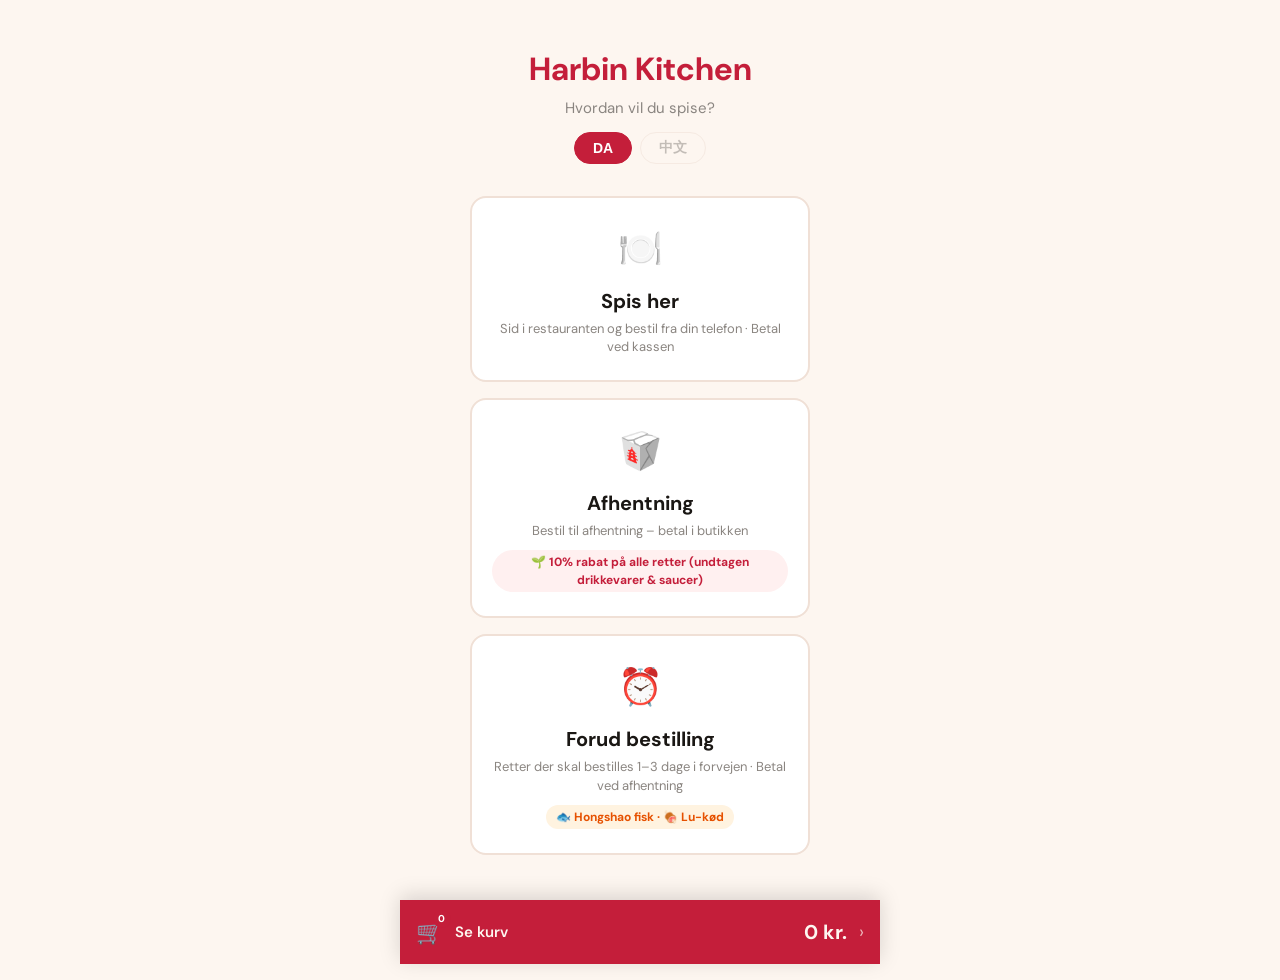
==== index.html @ 044f5b3d "外卖取餐时间默认设为当前+备餐时间，早于备餐时间时提示客人选择更晚时间，升级缓存 v28" ====
<!DOCTYPE html>
<html lang="da">
<head>
  <!-- Google Tag Manager -->
  <script>(function(w,d,s,l,i){w[l]=w[l]||[];w[l].push({'gtm.start':
  new Date().getTime(),event:'gtm.js'});var f=d.getElementsByTagName(s)[0],
  j=d.createElement(s),dl=l!='dataLayer'?'&l='+l:'';j.async=true;j.src=
  'https://www.googletagmanager.com/gtm.js?id='+i+dl;f.parentNode.insertBefore(j,f);
  })(window,document,'script','dataLayer','GTM-P82DMXPC');</script>
  <!-- End Google Tag Manager -->
  <meta charset="UTF-8">
  <meta name="viewport" content="width=device-width, initial-scale=1.0, viewport-fit=cover">
  <meta name="theme-color" content="#C41E3A">
  <meta name="apple-mobile-web-app-capable" content="yes">
  <meta name="apple-mobile-web-app-status-bar-style" content="black-translucent">
  <meta name="description" content="Bestil fra Harbin Kitchen – autentisk kinesisk mad">

  <title>Harbin Kitchen – Bestil</title>

  <link rel="manifest" href="manifest.json">
  <link rel="apple-touch-icon" href="icons/icon-192.png">

  <!-- Fonts -->
  <link rel="preconnect" href="https://fonts.googleapis.com">
  <link rel="preconnect" href="https://fonts.gstatic.com" crossorigin>
  <link href="https://fonts.googleapis.com/css2?family=DM+Sans:wght@400;500;600;700&family=Noto+Sans+SC:wght@400;500;700&display=swap" rel="stylesheet">

  <!-- Styles -->
  <link rel="stylesheet" href="css/theme.css">
  <link rel="stylesheet" href="css/app.css">
</head>
<body data-lang="da">
  <!-- Google Tag Manager (noscript) -->
  <noscript><iframe src="https://www.googletagmanager.com/ns.html?id=GTM-P82DMXPC"
  height="0" width="0" style="display:none;visibility:hidden"></iframe></noscript>
  <!-- End Google Tag Manager (noscript) -->

<div id="app">

  <!-- ═══ Welcome / Order Type Page ═══ -->
  <div class="page active" id="page-welcome">
    <div class="welcome-page">
      <div class="welcome-page__logo" id="welcome-logo">Harbin Kitchen</div>
      <div class="welcome-page__sub" id="welcome-sub">Hvordan vil du spise?</div>
      <div class="welcome-page__lang">
        <button class="lang-toggle__btn active" data-wlang="da" onclick="toggleWelcomeLang('da')">DA</button>
        <button class="lang-toggle__btn" data-wlang="zh" onclick="toggleWelcomeLang('zh')">中文</button>
      </div>
      <div class="welcome-page__cards">
        <!-- Dine-in -->
        <div class="welcome-card" onclick="selectOrderType('dinein')">
          <div class="welcome-card__icon">🍽️</div>
          <div class="welcome-card__title" id="welcome-dinein-title">Spis her</div>
          <div class="welcome-card__desc" id="welcome-dinein-desc">Sid i restauranten og bestil fra din telefon · Betal ved kassen</div>
        </div>
        <!-- Takeaway -->
        <div class="welcome-card" onclick="selectOrderType('takeaway')">
          <div class="welcome-card__icon">🥡</div>
          <div class="welcome-card__title" id="welcome-takeaway-title">Afhentning</div>
          <div class="welcome-card__desc" id="welcome-takeaway-desc">Bestil til afhentning – betal i butikken</div>
          <div class="welcome-card__badge" id="welcome-takeaway-badge">🌱 10% rabat på alle retter (undtagen drikkevarer & saucer)</div>
        </div>
        <!-- Preorder -->
        <div class="welcome-card welcome-card--preorder" onclick="selectOrderType('preorder')">
          <div class="welcome-card__icon">⏰</div>
          <div class="welcome-card__title" id="welcome-preorder-title">Forud bestilling</div>
          <div class="welcome-card__desc" id="welcome-preorder-desc">Retter der skal bestilles 1–3 dage i forvejen · Betal ved afhentning</div>
          <div class="welcome-card__badge" id="welcome-preorder-badge">🐟 Hongshao fisk · 🍖 Lu-kød</div>
        </div>
      </div>
    </div>
  </div>

  <!-- ═══ Header ═══ -->
  <header class="header" id="main-header" style="display:none">
    <span class="header__home-btn" id="header-home-btn" onclick="goToWelcome()" title="Tilbage til start / 返回主页">🏠</span>
    <div class="header__logo" id="header-title">Harbin Kitchen</div>
    <span class="header__mode-tag" id="header-mode-tag"></span>
    <div class="header__spacer"></div>
    <div class="lang-toggle">
      <button class="lang-toggle__btn active" data-lang="da" onclick="toggleLang('da')">DA</button>
      <button class="lang-toggle__btn" data-lang="zh" onclick="toggleLang('zh')">中文</button>
    </div>
  </header>

  <!-- ═══ Table Number Row (dine-in only) ═══ -->
  <div class="table-input-row" id="table-row" style="display:none">
    <span class="table-input-row__label" id="table-label">Bord nr.</span>
    <input class="table-input-row__input" type="text" id="table-number" placeholder="12" inputmode="numeric">
  </div>

  <!-- ═══ Category Nav ═══ -->
  <nav class="category-nav" id="category-nav" style="display:none"></nav>

  <!-- ═══ Menu Page ═══ -->
  <div class="page" id="page-menu">
    <main id="menu-container"></main>
  </div>

  <!-- ═══ Cart Page ═══ -->
  <div class="page" id="page-cart">
    <div class="cart-page">
      <button class="back-btn" onclick="goBack()">← <span id="back-cart-label">Tilbage</span></button>
      <h1 class="cart-page__title" id="cart-title">Din kurv</h1>
      <div id="cart-items"></div>
      <div id="cart-summary"></div>
      <div id="cart-payment-hint" class="payment-hint" style="display:none"></div>
      <button class="submit-btn" id="cart-checkout-btn" onclick="showPage('checkout')">
        Bestil nu →
      </button>
    </div>
  </div>

  <!-- ═══ Checkout Page ═══ -->
  <div class="page" id="page-checkout">
    <div class="cart-page">
      <button class="back-btn" onclick="goBack()">← <span id="back-checkout-label">Tilbage til kurv</span></button>
      <h1 class="cart-page__title" id="checkout-title">Bestilling</h1>

      <div id="checkout-summary-inline"></div>

      <form class="order-form" id="checkout-form" onsubmit="submitOrder(event)">
        <div class="order-form__group" id="name-group">
          <label class="order-form__label" for="cust-name">Navn *</label>
          <input class="order-form__input" type="text" id="cust-name" required placeholder="Dit navn">
        </div>
        <div class="order-form__group" id="phone-group">
          <label class="order-form__label" for="cust-phone">Telefon *</label>
          <input class="order-form__input" type="tel" id="cust-phone" placeholder="+45 12 34 56 78">
        </div>
        <div class="order-form__group" id="guest-count-group" style="display:none">
          <label class="order-form__label" for="guest-count" id="guest-count-label">Antal gæster / 人数</label>
          <input class="order-form__input" type="number" id="guest-count" min="1" max="20" placeholder="2">
        </div>
        <div class="order-form__group" id="pickup-time-group">
          <label class="order-form__label" for="pickup-time">Afhentningstid</label>
          <input class="order-form__input" type="time" id="pickup-time">
          <div id="pickup-time-hint" class="pickup-time-hint" style="display:none;color:var(--color-danger);font-size:var(--font-size-sm);margin-top:4px;"></div>
        </div>
        <div class="order-form__group">
          <label class="order-form__label" for="cust-notes">Bemærkninger</label>
          <textarea class="order-form__input order-form__textarea" id="cust-notes" placeholder="Allergier, særlige ønsker…"></textarea>
        </div>
        <div id="checkout-error" style="color:var(--color-danger);font-size:var(--font-size-sm);margin-bottom:8px;"></div>
        <div id="checkout-payment-hint" class="payment-hint"></div>
        <button class="submit-btn" type="submit" id="checkout-submit-btn">Bekræft bestilling ✓</button>
      </form>
    </div>
  </div>

  <!-- ═══ Confirmation Page ═══ -->
  <div class="page" id="page-confirm">
    <div class="order-confirm">
      <div class="order-confirm__icon">✅</div>
      <div class="order-confirm__title">Bestilling modtaget!</div>
      <div class="order-confirm__number">HK-XXXX</div>
      <div class="order-confirm__desc">Tak! Din bestilling er modtaget.</div>
      <button class="order-confirm__btn" onclick="showPage('menu')">Tilbage til menu</button>
    </div>
  </div>

  <!-- ═══ Cart Bar ═══ -->
  <div class="cart-bar hidden" id="cart-bar" onclick="openCart()">
    <div class="cart-bar__icon">
      🛒
      <span class="cart-bar__count" id="cart-count">0</span>
    </div>
    <div class="cart-bar__text" id="cart-bar-text">Se kurv</div>
    <div class="cart-bar__total" id="cart-total">0 kr.</div>
    <div class="cart-bar__arrow">›</div>
  </div>

  <!-- ═══ Preorder Confirm Modal ═══ -->
  <div class="modal-overlay" id="preorder-modal" style="display:none">
    <div class="modal-box">
      <div class="modal-box__icon">⏰</div>
      <div class="modal-box__title" id="modal-title">Forud bestilling</div>
      <div class="modal-box__text" id="modal-text">Denne ret skal bestilles i forvejen.</div>
      <div class="modal-box__actions">
        <button class="modal-box__btn modal-box__btn--cancel" id="modal-cancel" onclick="cancelPreorder()">Annuller</button>
        <button class="modal-box__btn modal-box__btn--confirm" id="modal-confirm" onclick="confirmPreorder()">Forstået</button>
      </div>
    </div>
  </div>

  <!-- ═══ Option Select Modal ═══ -->
  <div class="modal-overlay" id="option-modal" style="display:none">
    <div class="modal-box">
      <div class="modal-box__close" onclick="cancelOptionModal()">✕</div>
      <div class="modal-box__img" id="option-modal-img"></div>
      <div class="modal-box__title" id="option-modal-title"></div>
      <div class="modal-box__text" id="option-modal-desc"></div>
      <div class="option-choices" id="option-choices"></div>
      <div class="option-qty-row">
        <button class="qty-btn qty-btn--minus" onclick="optionQtyChange(-1)">−</button>
        <span class="option-qty-num" id="option-qty-num">1</span>
        <button class="qty-btn qty-btn--plus" onclick="optionQtyChange(1)">+</button>
      </div>
      <div class="modal-box__actions">
        <button class="modal-box__btn modal-box__btn--cancel" onclick="cancelOptionModal()"></button>
        <button class="modal-box__btn modal-box__btn--confirm" onclick="confirmOptionAndAddToCart()"></button>
      </div>
    </div>
  </div>

  <!-- ═══ Merge Order Modal (dine-in same table) ═══ -->
  <div class="modal-overlay" id="merge-modal" style="display:none">
    <div class="modal-box">
      <div class="modal-box__icon">🍽️</div>
      <div class="modal-box__title" id="merge-modal-title"></div>
      <div class="modal-box__text" id="merge-modal-text"></div>
      <div id="merge-modal-preview"></div>
      <div class="modal-box__actions">
        <button class="modal-box__btn modal-box__btn--cancel" id="merge-modal-new" onclick="mergeChooseNew()"></button>
        <button class="modal-box__btn modal-box__btn--confirm" id="merge-modal-add" onclick="mergeChooseAdd()"></button>
      </div>
    </div>
  </div>

  <!-- ═══ Image Zoom Modal ═══ -->
  <div class="image-modal" id="image-modal" onclick="closeImageModal()">
    <img class="image-modal__img" id="image-modal-img" src="" alt="">
    <div class="image-modal__hint" id="image-modal-hint">Klik for at lukke</div>
  </div>

</div>

<!-- Scripts (order matters) -->
<script src="https://cdn.jsdelivr.net/npm/@supabase/supabase-js@2"></script>
<script src="js/supabase-config.js"></script>
<script src="js/menu-data.js"></script>
  <script src="js/discount.js"></script>
  <script src="js/prep-time.js"></script>
  <script src="js/cart.js"></script>
<script src="js/menu.js"></script>
<script src="js/app.js"></script>

</body>
</html>
---- css/theme.css ----
/* ============================================================
   Harbin Kitchen PWA — Theme: Chinese Red (中国红)
   Change ONLY this file to switch the entire app's look.
   ============================================================ */

:root {
  /* ── Brand colours ── */
  --color-primary:       #C41E3A;
  --color-primary-light: #E8334D;
  --color-primary-rgb:   196, 30, 58;

  /* ── Backgrounds ── */
  --color-bg:            #FDF6F0;
  --color-bg-warm:       #FAF0E6;
  --color-bg-card:       #FFFFFF;
  --color-bg-hover:      #FFF0F0;

  /* ── Accent / Discount ── */
  --color-accent:        #C41E3A;
  --color-accent-light:  #FFF0F0;
  --color-accent-rgb:    196, 30, 58;

  /* ── Text ── */
  --color-text:          #1A1714;
  --color-text-secondary:#8A8580;
  --color-text-inverse:  #FDF6F0;

  /* ── Borders / Dividers ── */
  --color-border:        #F0E0D6;
  --color-divider:       #F5ECE4;

  /* ── Functional ── */
  --color-success:       #2E7D32;
  --color-warning:       #D4A574;
  --color-danger:        #C41E3A;

  /* ── Typography ── */
  --font-primary:        'DM Sans', -apple-system, BlinkMacSystemFont, 'Segoe UI', sans-serif;
  --font-chinese:        'Noto Sans SC', 'PingFang SC', 'Microsoft YaHei', sans-serif;
  --font-size-xs:        0.75rem;
  --font-size-sm:        0.8125rem;
  --font-size-base:      0.9375rem;
  --font-size-md:        1.0625rem;
  --font-size-lg:        1.25rem;
  --font-size-xl:        1.5rem;
  --font-size-2xl:       1.875rem;

  /* ── Spacing / Radius ── */
  --radius-sm:   6px;
  --radius-md:   10px;
  --radius-lg:   16px;
  --radius-xl:   24px;
  --radius-full: 9999px;

  /* ── Shadows ── */
  --shadow-sm:   0 1px 2px rgba(0,0,0,0.05);
  --shadow-md:   0 4px 12px rgba(196,30,58,0.08);
  --shadow-lg:   0 8px 30px rgba(196,30,58,0.10);

  /* ── Transitions ── */
  --transition-fast: 150ms ease;
  --transition-base: 250ms ease;

  /* ── Layout ── */
  --header-height: 60px;
  --cart-bar-height: 64px;
  --max-width: 480px;
}
---- css/app.css ----
/* ============================================================
   Harbin Kitchen PWA — Base Styles
   All visual tokens come from theme.css (CSS variables).
   ============================================================ */

/* ── Reset ── */
*, *::before, *::after {
  box-sizing: border-box;
  margin: 0;
  padding: 0;
}

html {
  font-size: 16px;
  -webkit-text-size-adjust: 100%;
  -webkit-tap-highlight-color: transparent;
}

body {
  font-family: var(--font-primary);
  background: var(--color-bg);
  color: var(--color-text);
  line-height: 1.5;
  overflow-x: hidden;
  -webkit-font-smoothing: antialiased;
}

/* Chinese text fallback */
.zh {
  font-family: var(--font-chinese);
}

/* ── App Shell ── */
#app {
  max-width: var(--max-width);
  margin: 0 auto;
  min-height: 100dvh;
  position: relative;
  background: var(--color-bg);
}

/* ── Header ── */
.header {
  position: sticky;
  top: 0;
  z-index: 100;
  background: var(--color-primary);
  color: var(--color-text-inverse);
  height: var(--header-height);
  display: flex;
  align-items: center;
  padding: 0 16px;
  gap: 12px;
  box-shadow: var(--shadow-md);
}

.header__logo {
  font-size: var(--font-size-lg);
  font-weight: 700;
  letter-spacing: 0.5px;
  white-space: nowrap;
}

.header__logo span {
  font-family: var(--font-chinese);
  font-size: var(--font-size-sm);
  opacity: 0.7;
  margin-left: 6px;
}

.header__badge {
  display: inline-flex;
  align-items: center;
  gap: 4px;
  background: var(--color-accent);
  color: #fff;
  font-size: var(--font-size-xs);
  padding: 2px 8px;
  border-radius: var(--radius-full);
  font-weight: 600;
}

.header__spacer {
  flex: 1;
}

.header__btn {
  background: none;
  border: none;
  color: var(--color-text-inverse);
  cursor: pointer;
  padding: 8px;
  border-radius: var(--radius-sm);
  transition: background var(--transition-fast);
}

.header__btn:active {
  background: rgba(255,255,255,0.15);
}

/* ── Language Toggle ── */
.lang-toggle {
  display: flex;
  background: rgba(255,255,255,0.12);
  border-radius: var(--radius-full);
  overflow: hidden;
  font-size: var(--font-size-xs);
  font-weight: 600;
}

.lang-toggle__btn {
  background: none;
  border: none;
  color: var(--color-text-inverse);
  padding: 4px 10px;
  cursor: pointer;
  opacity: 0.5;
  transition: all var(--transition-fast);
}

.lang-toggle__btn.active {
  opacity: 1;
  background: rgba(255,255,255,0.2);
}

/* ── Category Nav ── */
.category-nav {
  position: sticky;
  top: var(--header-height);
  z-index: 90;
  background: var(--color-bg);
  border-bottom: 1px solid var(--color-border);
  padding: 10px 12px;
  display: flex;
  gap: 8px;
  overflow-x: auto;
  -webkit-overflow-scrolling: touch;
  scrollbar-width: none;
}

.category-nav::-webkit-scrollbar {
  display: none;
}

.category-nav__pill {
  flex-shrink: 0;
  padding: 6px 14px;
  border-radius: var(--radius-full);
  border: 1.5px solid var(--color-border);
  background: var(--color-bg-card);
  color: var(--color-text-secondary);
  font-size: var(--font-size-sm);
  font-weight: 500;
  cursor: pointer;
  transition: all var(--transition-fast);
  white-space: nowrap;
}

.category-nav__pill:active {
  transform: scale(0.96);
}

.category-nav__pill.active {
  background: var(--color-primary);
  color: var(--color-text-inverse);
  border-color: var(--color-primary);
}

/* ── Menu Section ── */
.menu-section {
  padding: 12px 16px;
}

.menu-section__title {
  font-size: var(--font-size-lg);
  font-weight: 700;
  margin-bottom: 4px;
  display: flex;
  align-items: center;
  gap: 8px;
}

.menu-section__subtitle {
  font-family: var(--font-chinese);
  font-size: var(--font-size-sm);
  color: var(--color-text-secondary);
  margin-bottom: 12px;
}

.menu-section__discount-tag {
  display: inline-flex;
  align-items: center;
  gap: 3px;
  background: var(--color-accent-light);
  color: var(--color-accent);
  font-size: var(--font-size-xs);
  font-weight: 700;
  padding: 2px 8px;
  border-radius: var(--radius-full);
}

.menu-section__no-discount-tag {
  display: inline-flex;
  align-items: center;
  gap: 3px;
  background: var(--color-bg-warm);
  color: var(--color-text-secondary);
  font-size: var(--font-size-xs);
  font-weight: 500;
  padding: 2px 8px;
  border-radius: var(--radius-full);
}

/* ── Menu Item Card ── */
.menu-item {
  background: var(--color-bg-card);
  border-radius: var(--radius-md);
  padding: 14px;
  margin-bottom: 10px;
  box-shadow: var(--shadow-sm);
  display: flex;
  gap: 12px;
  transition: box-shadow var(--transition-fast);
}

.menu-item:active {
  box-shadow: var(--shadow-md);
}

/* Image thumbnail */
.menu-item__img-wrap {
  flex-shrink: 0;
  width: 80px;
  height: 80px;
  border-radius: var(--radius-sm);
  overflow: hidden;
  background: var(--color-bg);
}

.menu-item__img {
  width: 100%;
  height: 100%;
  object-fit: cover;
  display: block;
  transition: transform 0.2s ease;
}

.menu-item:active .menu-item__img {
  transform: scale(1.05);
}

.menu-item--has-img .menu-item__info {
  min-width: 0;
  flex: 1;
}

.menu-item__info {
  flex: 1;
  min-width: 0;
}

.menu-item__name {
  font-size: var(--font-size-base);
  font-weight: 600;
  line-height: 1.3;
  margin-bottom: 2px;
}

.menu-item__code {
  display: inline-block;
  background: var(--color-primary);
  color: var(--color-text-inverse);
  font-size: var(--font-size-xs);
  font-weight: 700;
  padding: 1px 6px;
  border-radius: 4px;
  margin-right: 6px;
  vertical-align: middle;
}

.menu-item__name-zh {
  font-family: var(--font-chinese);
  font-size: var(--font-size-sm);
  color: var(--color-text-secondary);
  margin-bottom: 4px;
}

.menu-item__desc {
  font-size: var(--font-size-sm);
  color: var(--color-text-secondary);
  line-height: 1.4;
  margin-bottom: 8px;
}

.menu-item__prices {
  display: flex;
  align-items: baseline;
  gap: 8px;
  flex-wrap: wrap;
}

.menu-item__price {
  font-size: var(--font-size-md);
  font-weight: 700;
  color: var(--color-primary);
}

.menu-item__price-original {
  font-size: var(--font-size-sm);
  color: var(--color-text-secondary);
  text-decoration: line-through;
}

.menu-item__discount-badge {
  background: var(--color-accent-light);
  color: var(--color-accent);
  font-size: var(--font-size-xs);
  font-weight: 700;
  padding: 1px 6px;
  border-radius: var(--radius-full);
}

/* ── Add-to-cart Button ── */
.add-btn {
  align-self: center;
  flex-shrink: 0;
  width: 36px;
  height: 36px;
  border-radius: var(--radius-full);
  border: none;
  background: var(--color-primary);
  color: var(--color-text-inverse);
  font-size: 22px;
  line-height: 1;
  cursor: pointer;
  display: flex;
  align-items: center;
  justify-content: center;
  transition: all var(--transition-fast);
}

.add-btn:active {
  transform: scale(0.9);
  background: var(--color-primary-light);
}

.add-btn--outline {
  background: transparent;
  border: 2px solid var(--color-border);
  color: var(--color-text-secondary);
}

.add-btn--outline:active {
  background: var(--color-bg-hover);
  border-color: var(--color-primary);
  color: var(--color-primary);
}

/* ── Cart Bar ── */
.cart-bar {
  position: fixed;
  bottom: 0;
  left: 50%;
  transform: translateX(-50%);
  width: 100%;
  max-width: var(--max-width);
  height: var(--cart-bar-height);
  background: var(--color-primary);
  color: var(--color-text-inverse);
  display: flex;
  align-items: center;
  padding: 0 16px;
  gap: 12px;
  z-index: 100;
  box-shadow: 0 -4px 20px rgba(0,0,0,0.15);
  cursor: pointer;
  transition: transform var(--transition-base);
}

.cart-bar.hidden {
  transform: translateX(-50%) translateY(100%);
}

.cart-bar__icon {
  font-size: 22px;
  position: relative;
}

.cart-bar__count {
  position: absolute;
  top: -6px;
  right: -8px;
  background: var(--color-accent);
  color: #fff;
  font-size: 10px;
  font-weight: 700;
  width: 18px;
  height: 18px;
  border-radius: var(--radius-full);
  display: flex;
  align-items: center;
  justify-content: center;
}

.cart-bar__text {
  flex: 1;
  font-size: var(--font-size-base);
  font-weight: 600;
}

.cart-bar__total {
  font-size: var(--font-size-lg);
  font-weight: 700;
}

.cart-bar__arrow {
  font-size: 18px;
  opacity: 0.7;
}

/* ── Cart Page ── */
.cart-page {
  padding: 16px;
  padding-bottom: calc(var(--cart-bar-height) + 24px);
}

.cart-page__title {
  font-size: var(--font-size-xl);
  font-weight: 700;
  margin-bottom: 16px;
}

.cart-item {
  display: flex;
  align-items: center;
  gap: 12px;
  padding: 12px 0;
  border-bottom: 1px solid var(--color-divider);
}

.cart-item__img-wrap {
  flex-shrink: 0;
  width: 56px;
  height: 56px;
  border-radius: var(--radius-sm);
  overflow: hidden;
  background: var(--color-bg);
}

.cart-item__img {
  width: 100%;
  height: 100%;
  object-fit: cover;
  display: block;
}

.cart-item__info {
  flex: 1;
  min-width: 0;
}

.cart-item__name {
  font-weight: 600;
  font-size: var(--font-size-base);
}

.cart-item__code {
  display: inline-block;
  background: var(--color-primary);
  color: var(--color-text-inverse);
  font-size: var(--font-size-xs);
  font-weight: 700;
  padding: 1px 5px;
  border-radius: 4px;
  margin-right: 4px;
  vertical-align: middle;
}

.cart-item__name-zh {
  font-family: var(--font-chinese);
  font-size: var(--font-size-sm);
  color: var(--color-text-secondary);
}

.cart-item__price {
  font-size: var(--font-size-sm);
  color: var(--color-accent);
  font-weight: 600;
}

.cart-item__price-original {
  font-size: var(--font-size-xs);
  color: var(--color-text-secondary);
  text-decoration: line-through;
  margin-left: 4px;
}

.cart-item__qty {
  display: flex;
  align-items: center;
  gap: 8px;
}

.qty-btn {
  width: 30px;
  height: 30px;
  border-radius: var(--radius-sm);
  border: 1.5px solid var(--color-border);
  background: var(--color-bg-card);
  font-size: 16px;
  font-weight: 600;
  cursor: pointer;
  display: flex;
  align-items: center;
  justify-content: center;
  transition: all var(--transition-fast);
}

.qty-btn:active {
  background: var(--color-bg-hover);
}

.qty-btn--minus {
  color: var(--color-danger);
}

.qty-btn--plus {
  color: var(--color-success);
}

.cart-item__qty-num {
  font-weight: 700;
  font-size: var(--font-size-base);
  min-width: 20px;
  text-align: center;
}

.cart-item__line-total {
  font-weight: 700;
  font-size: var(--font-size-base);
  white-space: nowrap;
}

/* ── Cart Summary ── */
.cart-summary {
  margin-top: 20px;
  padding: 16px;
  background: var(--color-bg-card);
  border-radius: var(--radius-lg);
  box-shadow: var(--shadow-sm);
}

.cart-summary__row {
  display: flex;
  justify-content: space-between;
  padding: 6px 0;
  font-size: var(--font-size-base);
}

.cart-summary__row--discount {
  color: var(--color-accent);
  font-weight: 600;
}

.cart-summary__row--total {
  font-size: var(--font-size-lg);
  font-weight: 700;
  border-top: 2px solid var(--color-border);
  padding-top: 10px;
  margin-top: 4px;
}

/* ── Order Form ── */
.order-form {
  margin-top: 20px;
}

.order-form__group {
  margin-bottom: 14px;
}

.order-form__label {
  display: block;
  font-size: var(--font-size-sm);
  font-weight: 600;
  margin-bottom: 4px;
  color: var(--color-text-secondary);
}

.order-form__input {
  width: 100%;
  padding: 10px 14px;
  border: 1.5px solid var(--color-border);
  border-radius: var(--radius-md);
  font-size: var(--font-size-base);
  font-family: var(--font-primary);
  background: var(--color-bg-card);
  transition: border-color var(--transition-fast);
}

.order-form__input:focus {
  outline: none;
  border-color: var(--color-primary);
}

.order-form__textarea {
  resize: vertical;
  min-height: 60px;
}

.payment-hint {
  background: #FFF8E1;
  border: 1.5px solid #FFB300;
  border-radius: var(--radius-md);
  padding: 12px 14px;
  margin-bottom: 14px;
  font-size: var(--font-size-sm);
  color: #5D4037;
  line-height: 1.5;
}

.submit-btn {
  width: 100%;
  padding: 14px;
  background: var(--color-primary);
  color: var(--color-text-inverse);
  border: none;
  border-radius: var(--radius-lg);
  font-size: var(--font-size-md);
  font-weight: 700;
  cursor: pointer;
  transition: all var(--transition-fast);
  margin-top: 8px;
}

.submit-btn:active {
  background: var(--color-primary-light);
  transform: scale(0.98);
}

.submit-btn:disabled {
  opacity: 0.5;
  cursor: not-allowed;
}

/* ── Order Confirmation ── */
.order-confirm {
  text-align: center;
  padding: 40px 20px;
}

.order-confirm__icon {
  font-size: 64px;
  margin-bottom: 16px;
}

.order-confirm__title {
  font-size: var(--font-size-xl);
  font-weight: 700;
  margin-bottom: 8px;
}

.order-confirm__number {
  font-size: var(--font-size-2xl);
  font-weight: 700;
  color: var(--color-accent);
  margin-bottom: 16px;
}

.order-confirm__desc {
  font-size: var(--font-size-base);
  color: var(--color-text-secondary);
  line-height: 1.6;
  max-width: 300px;
  margin: 0 auto 24px;
}

.order-confirm__btn {
  padding: 12px 32px;
  background: var(--color-primary);
  color: var(--color-text-inverse);
  border: none;
  border-radius: var(--radius-lg);
  font-size: var(--font-size-base);
  font-weight: 600;
  cursor: pointer;
}

/* ── Page transitions ── */
.page {
  display: none;
  padding-bottom: calc(var(--cart-bar-height) + 16px);
  animation: fadeIn 200ms ease;
}

.page.active {
  display: block;
}

@keyframes fadeIn {
  from { opacity: 0; transform: translateY(8px); }
  to   { opacity: 1; transform: translateY(0); }
}

/* ── Empty State ── */
.empty-state {
  text-align: center;
  padding: 48px 20px;
  color: var(--color-text-secondary);
}

.empty-state__icon {
  font-size: 48px;
  margin-bottom: 12px;
}

.empty-state__text {
  font-size: var(--font-size-base);
}

/* ── Back Button ── */
.back-btn {
  display: inline-flex;
  align-items: center;
  gap: 4px;
  background: none;
  border: none;
  color: var(--color-text-secondary);
  font-size: var(--font-size-sm);
  font-weight: 600;
  padding: 8px 0;
  cursor: pointer;
  margin-bottom: 12px;
}

.back-btn:active {
  color: var(--color-primary);
}

/* ── Utility ── */
.sr-only {
  position: absolute;
  width: 1px;
  height: 1px;
  padding: 0;
  margin: -1px;
  overflow: hidden;
  clip: rect(0,0,0,0);
  border: 0;
}

/* ── Welcome / Order Type Page ── */
.welcome-page {
  display: flex;
  flex-direction: column;
  align-items: center;
  justify-content: center;
  min-height: 100dvh;
  padding: 32px 24px;
  text-align: center;
  background: var(--color-bg);
}

.welcome-page__logo {
  font-size: 32px;
  font-weight: 700;
  color: var(--color-primary);
  margin-bottom: 4px;
}

.welcome-page__sub {
  font-size: var(--font-size-base);
  color: var(--color-text-secondary);
  margin-bottom: 12px;
}

.welcome-page__lang {
  display: flex;
  gap: 8px;
  margin-bottom: 32px;
  justify-content: center;
}

.welcome-page__lang .lang-toggle__btn {
  padding: 6px 18px;
  border-radius: 20px;
  border: 1.5px solid var(--color-border);
  background: transparent;
  color: var(--color-text-secondary);
  font-size: 14px;
  font-weight: 600;
  cursor: pointer;
  transition: all 0.2s;
}

.welcome-page__lang .lang-toggle__btn.active {
  background: var(--color-primary);
  color: white;
  border-color: var(--color-primary);
}

.welcome-page__cards {
  display: flex;
  flex-direction: column;
  gap: 16px;
  width: 100%;
  max-width: 340px;
}

.welcome-card {
  background: var(--color-bg-card);
  border: 2px solid var(--color-border);
  border-radius: var(--radius-lg);
  padding: 24px 20px;
  text-align: center;
  cursor: pointer;
  transition: all var(--transition-fast);
}

.welcome-card:active {
  transform: scale(0.97);
  border-color: var(--color-primary);
  box-shadow: var(--shadow-md);
}

.welcome-card__icon {
  font-size: 36px;
  margin-bottom: 10px;
}

.welcome-card__title {
  font-size: var(--font-size-lg);
  font-weight: 700;
  margin-bottom: 4px;
}

.welcome-card__title span {
  font-family: var(--font-chinese);
  font-size: var(--font-size-sm);
  color: var(--color-text-secondary);
  margin-left: 6px;
}

.welcome-card__desc {
  font-size: var(--font-size-sm);
  color: var(--color-text-secondary);
  line-height: 1.4;
}

.welcome-card__badge {
  display: inline-block;
  margin-top: 10px;
  background: var(--color-accent-light);
  color: var(--color-accent);
  font-size: var(--font-size-xs);
  font-weight: 700;
  padding: 3px 10px;
  border-radius: var(--radius-full);
}

.welcome-card--preorder .welcome-card__badge {
  background: #FFF3E0;
  color: #E65100;
}

/* ── Table Number Input (inline) ── */
.table-input-row {
  display: flex;
  align-items: center;
  gap: 8px;
  padding: 8px 16px;
  background: var(--color-bg-warm);
  border-bottom: 1px solid var(--color-border);
}

.table-input-row__label {
  font-size: var(--font-size-sm);
  font-weight: 600;
  color: var(--color-text-secondary);
  white-space: nowrap;
}

.table-input-row__input {
  width: 70px;
  padding: 6px 10px;
  border: 1.5px solid var(--color-border);
  border-radius: var(--radius-sm);
  font-size: var(--font-size-base);
  font-family: var(--font-primary);
  background: var(--color-bg-card);
  text-align: center;
}

.table-input-row__input:focus {
  outline: none;
  border-color: var(--color-primary);
}

/* ── Home Button (in header) ── */
.header__home-btn {
  display: inline-flex;
  align-items: center;
  gap: 4px;
  font-size: var(--font-size-xs);
  background: rgba(255,255,255,0.15);
  padding: 2px 8px;
  border-radius: var(--radius-full);
  font-weight: 600;
  cursor: pointer;
  transition: background var(--transition-fast);
}

.header__home-btn:active {
  background: rgba(255,255,255,0.3);
}

/* ── Mode Tag (read-only label in header) ── */
.header__mode-tag {
  display: inline-flex;
  align-items: center;
  gap: 4px;
  font-size: var(--font-size-xs);
  font-weight: 600;
  color: #6B8E23;
  background: rgba(107, 142, 35, 0.12);
  padding: 2px 8px;
  border-radius: var(--radius-full);
  white-space: nowrap;
}

/* ── Preorder Badge ── */
.menu-item__preorder-badge {
  display: inline-flex;
  align-items: center;
  gap: 3px;
  background: #FFF3E0;
  color: #E65100;
  font-size: var(--font-size-xs);
  font-weight: 700;
  padding: 2px 8px;
  border-radius: var(--radius-full);
  margin-bottom: 4px;
}

/* ── Preorder Confirm Modal ── */
.modal-overlay {
  position: fixed;
  inset: 0;
  background: rgba(0,0,0,0.5);
  z-index: 200;
  display: flex;
  align-items: center;
  justify-content: center;
  padding: 24px;
  animation: fadeIn 150ms ease;
}

.modal-box {
  background: var(--color-bg-card);
  border-radius: var(--radius-lg);
  padding: 24px;
  max-width: 340px;
  width: 100%;
  text-align: center;
  box-shadow: var(--shadow-lg);
}

.modal-box__icon {
  font-size: 40px;
  margin-bottom: 12px;
}

.modal-box__title {
  font-size: var(--font-size-lg);
  font-weight: 700;
  margin-bottom: 8px;
}

.modal-box__text {
  font-size: var(--font-size-sm);
  color: var(--color-text-secondary);
  line-height: 1.5;
  margin-bottom: 20px;
}

.modal-box__actions {
  display: flex;
  gap: 10px;
}

.modal-box__btn {
  flex: 1;
  padding: 10px;
  border-radius: var(--radius-md);
  font-size: var(--font-size-sm);
  font-weight: 600;
  cursor: pointer;
  border: none;
  transition: all var(--transition-fast);
}

.modal-box__btn--cancel {
  background: var(--color-bg-hover);
  color: var(--color-text-secondary);
}

.modal-box__btn--confirm {
  background: var(--color-primary);
  color: var(--color-text-inverse);
}

.modal-box__btn:active {
  transform: scale(0.97);
}

/* ═══ Merge Modal items preview ═══ */
#merge-modal-preview {
  margin: 12px 0 4px;
  max-height: 220px;
  overflow-y: auto;
  text-align: left;
  padding: 0 4px;
}

.merge-modal__items-preview {
  background: var(--color-bg-hover);
  border-radius: var(--radius-sm);
  padding: 10px 12px;
}

.merge-modal__item-row {
  display: flex;
  justify-content: space-between;
  align-items: center;
  padding: 4px 0;
  font-size: var(--font-size-sm);
  color: var(--color-text-primary);
  border-bottom: 1px solid var(--color-border);
}

.merge-modal__item-row:last-child {
  border-bottom: none;
}

.merge-modal__item-qty {
  font-weight: 600;
  color: var(--color-primary);
  flex-shrink: 0;
  margin-left: 8px;
}

/* ── Cart Section Title ── */
.cart-section-title {
  font-size: var(--font-size-sm);
  font-weight: 600;
  color: var(--color-primary);
  padding: 12px 18px 6px;
  background: var(--color-bg-hover);
  border-radius: var(--radius-sm) var(--radius-sm) 0 0;
  margin-top: 12px;
}

/* ── Option Modal ── */
.option-choices {
  display: flex;
  flex-wrap: wrap;
  gap: 8px;
  padding: 8px 18px;
}
.option-choice {
  flex: 1 1 calc(50% - 4px);
  padding: 10px 8px;
  border: 2px solid var(--color-border);
  border-radius: var(--radius-sm);
  background: var(--color-bg);
  color: var(--color-text);
  font-size: var(--font-size-sm);
  font-weight: 500;
  cursor: pointer;
  transition: all 0.15s;
  text-align: center;
}
.option-choice:hover {
  border-color: var(--color-primary);
}
.option-choice--selected {
  border-color: var(--color-primary);
  background: var(--color-primary);
  color: #fff;
}
.option-qty-row {
  display: flex;
  align-items: center;
  justify-content: center;
  gap: 16px;
  padding: 8px 18px;
}
.option-qty-num {
  min-width: 32px;
  text-align: center;
  font-size: var(--font-size-lg);
  font-weight: 600;
}

/* ── Image Zoom Modal ── */
.image-modal {
  display: none;
  position: fixed;
  inset: 0;
  z-index: 1000;
  background: rgba(0,0,0,0.85);
  justify-content: center;
  align-items: center;
  flex-direction: column;
  padding: 24px;
  animation: imageModalFadeIn 0.25s ease;
}
@keyframes imageModalFadeIn {
  from { opacity: 0; }
  to { opacity: 1; }
}
.image-modal__img {
  max-width: 90vw;
  max-height: 75vh;
  width: auto;
  height: auto;
  object-fit: contain;
  border-radius: var(--radius-md);
  box-shadow: 0 20px 60px rgba(0,0,0,0.4);
  animation: imageModalZoomIn 0.3s ease;
}
@keyframes imageModalZoomIn {
  from { transform: scale(0.85); opacity: 0; }
  to { transform: scale(1); opacity: 1; }
}
.image-modal__hint {
  margin-top: 16px;
  font-size: var(--font-size-sm);
  color: rgba(255,255,255,0.7);
  text-align: center;
  animation: imageModalFadeIn 0.4s ease 0.15s both;
}

/* ── Danish language font size boost ── */
body[data-lang="da"] .menu-item__desc {
  font-size: var(--font-size-base);
  line-height: 1.5;
}
body[data-lang="da"] .menu-item__name {
  font-size: var(--font-size-md);
  line-height: 1.35;
}
body[data-lang="da"] .menu-section__title {
  font-size: var(--font-size-lg);
}
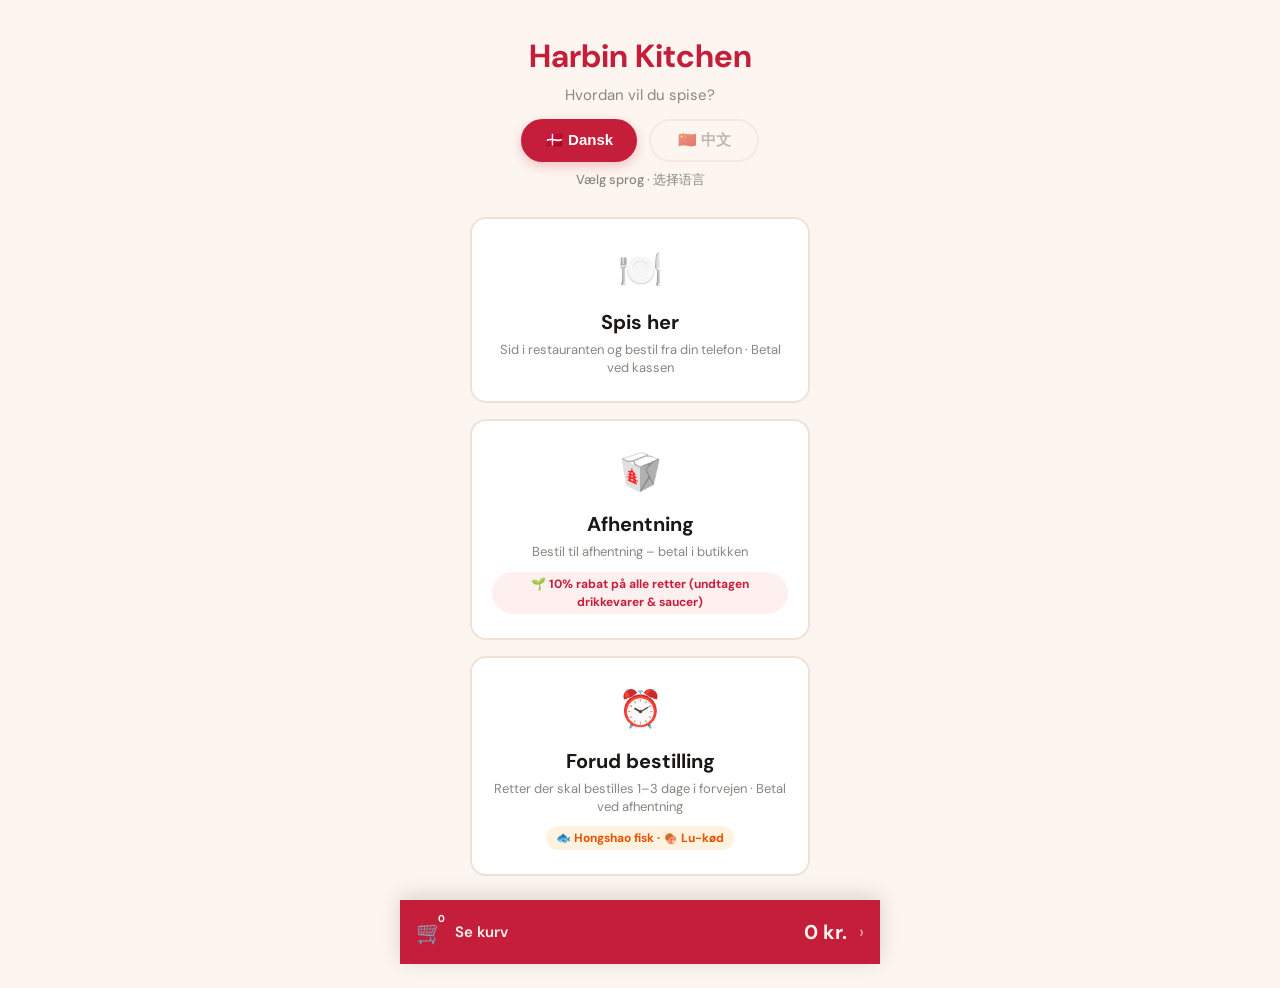
==== commit 72912fd7: "优化 iPhone 语言切换可见度：欢迎页用国旗+文字按钮、加提示语，header 改为国旗按钮，小屏隐藏模式标签，升级缓存 v29" ====
--- a/index.html
+++ b/index.html
@@ -43,9 +43,10 @@
       <div class="welcome-page__logo" id="welcome-logo">Harbin Kitchen</div>
       <div class="welcome-page__sub" id="welcome-sub">Hvordan vil du spise?</div>
       <div class="welcome-page__lang">
-        <button class="lang-toggle__btn active" data-wlang="da" onclick="toggleWelcomeLang('da')">DA</button>
-        <button class="lang-toggle__btn" data-wlang="zh" onclick="toggleWelcomeLang('zh')">中文</button>
-      </div>
+        <button class="lang-toggle__btn active" data-wlang="da" onclick="toggleWelcomeLang('da')">🇩🇰 Dansk</button>
+        <button class="lang-toggle__btn" data-wlang="zh" onclick="toggleWelcomeLang('zh')">🇨🇳 中文</button>
+      </div>
+      <div class="welcome-page__lang-hint" id="welcome-lang-hint">Vælg sprog · 选择语言</div>
       <div class="welcome-page__cards">
         <!-- Dine-in -->
         <div class="welcome-card" onclick="selectOrderType('dinein')">
@@ -78,6 +79,9 @@
     <span class="header__mode-tag" id="header-mode-tag"></span>
     <div class="header__spacer"></div>
     <div class="lang-toggle">
+      <button class="lang-toggle__btn active" data-lang="da" onclick="toggleLang('da')" title="Dansk">🇩🇰</button>
+      <button class="lang-toggle__btn" data-lang="zh" onclick="toggleLang('zh')" title="中文">🇨🇳</button>
+    </div>
       <button class="lang-toggle__btn active" data-lang="da" onclick="toggleLang('da')">DA</button>
       <button class="lang-toggle__btn" data-lang="zh" onclick="toggleLang('zh')">中文</button>
     </div>
--- a/css/app.css
+++ b/css/app.css
@@ -1153,3 +1153,120 @@
 body[data-lang="da"] .menu-section__title {
   font-size: var(--font-size-lg);
 }
+
+/* ═══ Mobile language toggle enhancements ═══ */
+
+/* Welcome page language switcher */
+.welcome-page__lang {
+  display: flex;
+  gap: 12px;
+  margin-bottom: 8px;
+  justify-content: center;
+}
+
+.welcome-page__lang .lang-toggle__btn {
+  padding: 10px 22px;
+  border-radius: 24px;
+  border: 2px solid var(--color-border);
+  background: transparent;
+  color: var(--color-text-secondary);
+  font-size: var(--font-size-base);
+  font-weight: 700;
+  cursor: pointer;
+  transition: all 0.2s;
+  display: inline-flex;
+  align-items: center;
+  gap: 6px;
+  min-width: 110px;
+  justify-content: center;
+}
+
+.welcome-page__lang .lang-toggle__btn.active {
+  background: var(--color-primary);
+  color: white;
+  border-color: var(--color-primary);
+  box-shadow: 0 4px 12px rgba(196, 30, 58, 0.25);
+}
+
+.welcome-page__lang-hint {
+  font-size: var(--font-size-sm);
+  color: var(--color-text-secondary);
+  margin-bottom: 28px;
+  font-weight: 500;
+}
+
+/* Header language switcher: flag buttons */
+.lang-toggle {
+  display: flex;
+  background: rgba(255,255,255,0.15);
+  border-radius: var(--radius-full);
+  overflow: hidden;
+  font-size: 1.1rem;
+  font-weight: 600;
+  border: 1px solid rgba(255,255,255,0.2);
+  flex-shrink: 0;
+}
+
+.lang-toggle__btn {
+  background: none;
+  border: none;
+  color: var(--color-text-inverse);
+  padding: 6px 12px;
+  cursor: pointer;
+  opacity: 0.55;
+  transition: all var(--transition-fast);
+  min-width: 44px;
+  display: inline-flex;
+  align-items: center;
+  justify-content: center;
+}
+
+.lang-toggle__btn.active {
+  opacity: 1;
+  background: rgba(255,255,255,0.3);
+}
+
+/* iPhone / small screen header optimization */
+@media (max-width: 390px) {
+  .header {
+    padding: 0 12px;
+    gap: 8px;
+  }
+
+  .header__logo {
+    font-size: 1.05rem;
+    letter-spacing: 0;
+  }
+
+  .header__home-btn {
+    padding: 4px 6px;
+    font-size: 1rem;
+  }
+
+  .header__mode-tag {
+    display: none; /* Hide mode tag on very small screens to make room for language toggle */
+  }
+
+  .lang-toggle__btn {
+    padding: 5px 10px;
+    font-size: 1rem;
+  }
+
+  .welcome-page__lang .lang-toggle__btn {
+    padding: 9px 18px;
+    font-size: 0.9375rem;
+    min-width: 100px;
+  }
+}
+
+/* Extra tiny screens */
+@media (max-width: 360px) {
+  .header__logo {
+    font-size: 0.95rem;
+  }
+
+  .welcome-page__lang .lang-toggle__btn {
+    padding: 8px 16px;
+    min-width: 90px;
+  }
+}
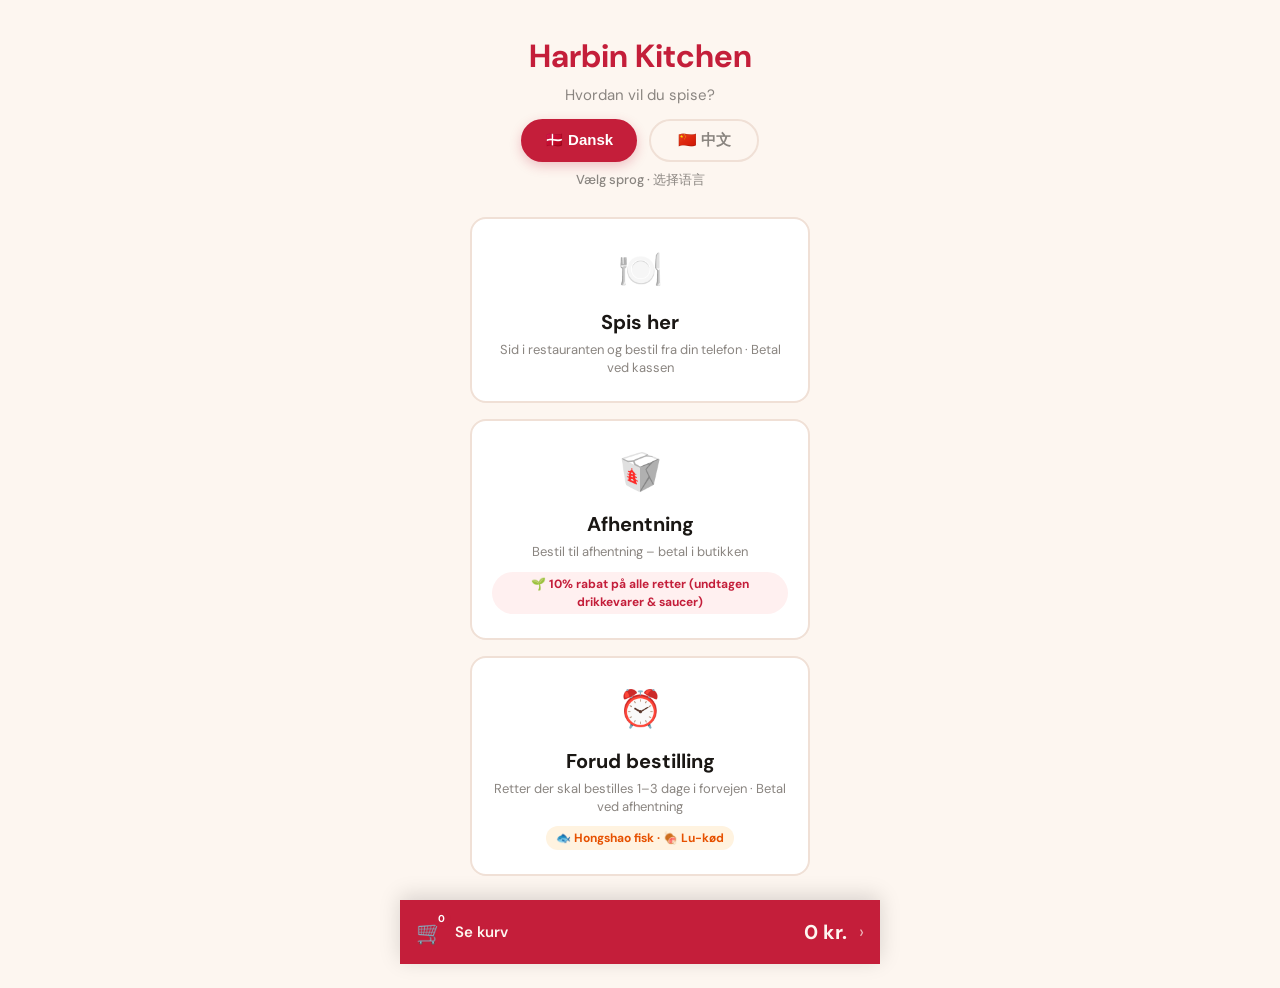
==== commit 2f1a0408: "header 语言切换改为 🇩🇰 Dansk / 🇨🇳 中文 国旗+文字按钮，白底红字高可见度，适配小屏 iPhone，升级缓存 v31" ====
--- a/index.html
+++ b/index.html
@@ -79,11 +79,8 @@
     <span class="header__mode-tag" id="header-mode-tag"></span>
     <div class="header__spacer"></div>
     <div class="lang-toggle">
-      <button class="lang-toggle__btn active" data-lang="da" onclick="toggleLang('da')" title="Dansk">🇩🇰</button>
-      <button class="lang-toggle__btn" data-lang="zh" onclick="toggleLang('zh')" title="中文">🇨🇳</button>
-    </div>
-      <button class="lang-toggle__btn active" data-lang="da" onclick="toggleLang('da')">DA</button>
-      <button class="lang-toggle__btn" data-lang="zh" onclick="toggleLang('zh')">中文</button>
+      <button class="lang-toggle__btn active" data-lang="da" onclick="toggleLang('da')">🇩🇰 Dansk</button>
+      <button class="lang-toggle__btn" data-lang="zh" onclick="toggleLang('zh')">🇨🇳 中文</button>
     </div>
   </header>
 
--- a/css/app.css
+++ b/css/app.css
@@ -1195,46 +1195,50 @@
   font-weight: 500;
 }
 
-/* Header language switcher: flag buttons */
+/* Header language switcher: flag + text buttons, high visibility on red header */
 .lang-toggle {
   display: flex;
-  background: rgba(255,255,255,0.15);
+  background: #fff;
   border-radius: var(--radius-full);
   overflow: hidden;
-  font-size: 1.1rem;
-  font-weight: 600;
-  border: 1px solid rgba(255,255,255,0.2);
+  font-size: 1rem;
+  font-weight: 700;
+  border: 2px solid rgba(255,255,255,0.9);
   flex-shrink: 0;
+  box-shadow: 0 2px 8px rgba(0,0,0,0.12);
 }
 
 .lang-toggle__btn {
   background: none;
   border: none;
-  color: var(--color-text-inverse);
-  padding: 6px 12px;
-  cursor: pointer;
-  opacity: 0.55;
+  color: var(--color-primary);
+  padding: 8px 16px;
+  cursor: pointer;
+  opacity: 1;
   transition: all var(--transition-fast);
-  min-width: 44px;
+  min-width: 70px;
   display: inline-flex;
   align-items: center;
+  gap: 6px;
   justify-content: center;
+  white-space: nowrap;
 }
 
 .lang-toggle__btn.active {
-  opacity: 1;
-  background: rgba(255,255,255,0.3);
+  background: var(--color-primary);
+  color: #fff;
+  box-shadow: inset 0 2px 4px rgba(0,0,0,0.15);
 }
 
 /* iPhone / small screen header optimization */
 @media (max-width: 390px) {
   .header {
-    padding: 0 12px;
-    gap: 8px;
+    padding: 0 10px;
+    gap: 6px;
   }
 
   .header__logo {
-    font-size: 1.05rem;
+    font-size: 0.95rem;
     letter-spacing: 0;
   }
 
@@ -1248,8 +1252,9 @@
   }
 
   .lang-toggle__btn {
-    padding: 5px 10px;
-    font-size: 1rem;
+    padding: 6px 10px;
+    font-size: 0.9rem;
+    min-width: 60px;
   }
 
   .welcome-page__lang .lang-toggle__btn {
@@ -1262,7 +1267,13 @@
 /* Extra tiny screens */
 @media (max-width: 360px) {
   .header__logo {
-    font-size: 0.95rem;
+    font-size: 0.85rem;
+  }
+
+  .lang-toggle__btn {
+    padding: 5px 8px;
+    font-size: 0.85rem;
+    min-width: 52px;
   }
 
   .welcome-page__lang .lang-toggle__btn {
